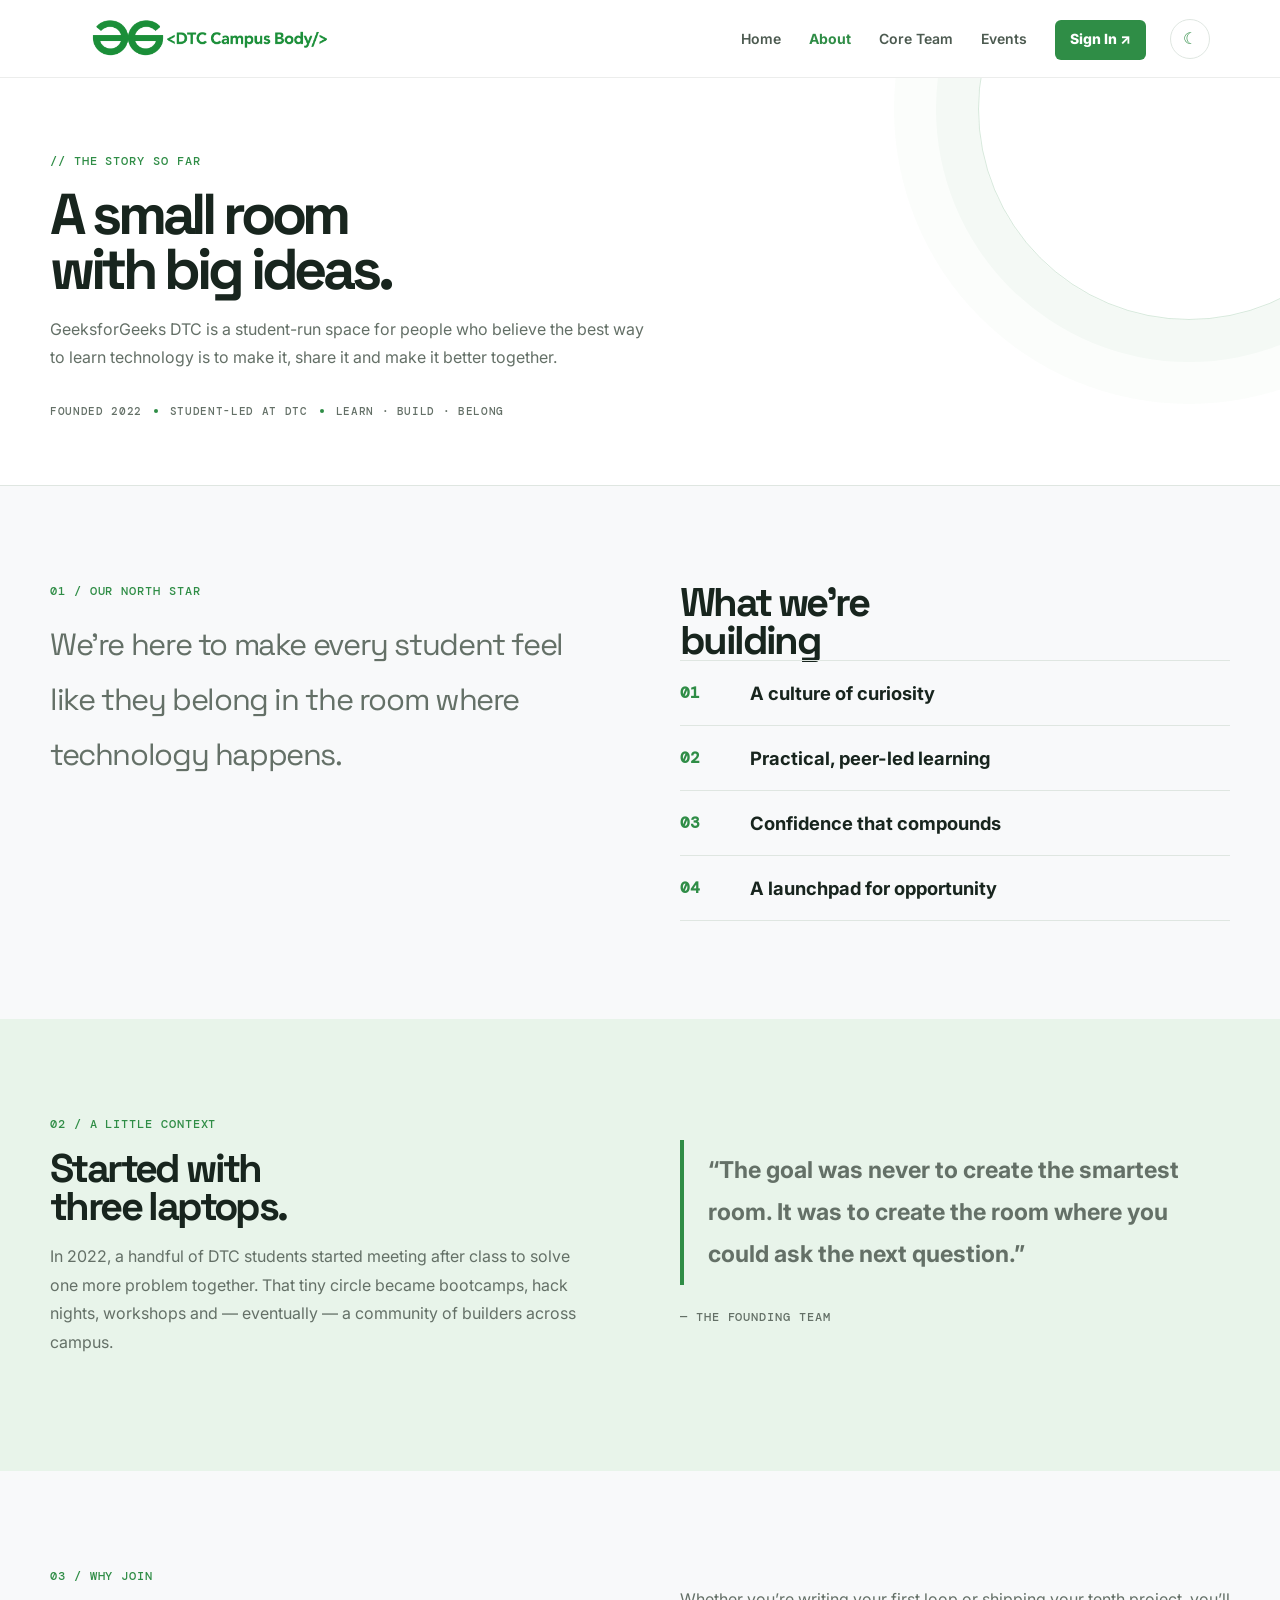
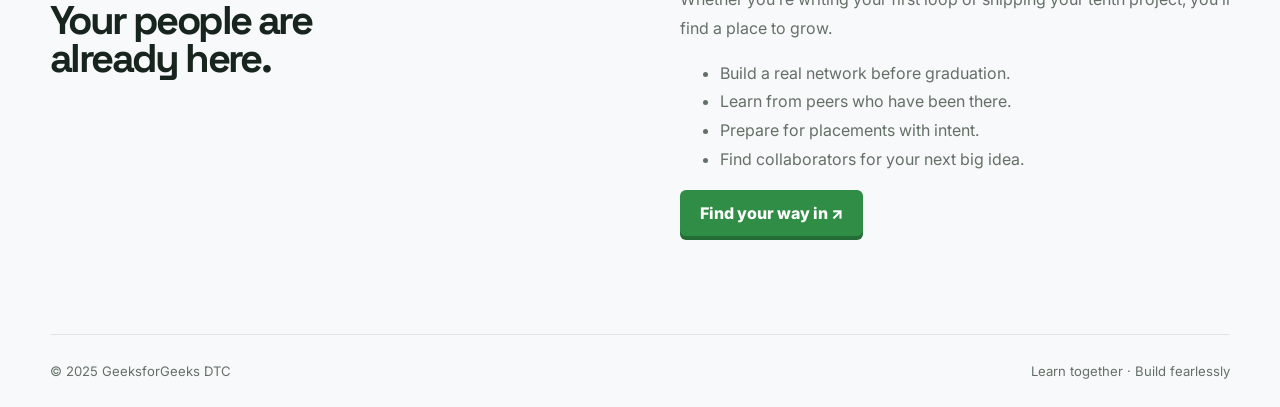
==== about.html @ 74e22ab0 "Add GeeksforGeeks DTC society website" ====
<!doctype html><html lang="en"><head><meta charset="utf-8"><meta name="viewport" content="width=device-width,initial-scale=1"><title>About — GeeksforGeeks DTC</title><link rel="icon" href="favicon.svg" type="image/svg+xml"><link rel="stylesheet" href="styles.css"></head><body><header class="nav"><div class="wrap nav-inner"><a class="brand" href="index.html"><span class="brand-mark">G</span><span>GeeksforGeeks DTC<small>coding society · est. 2022</small></span></a><button class="menu" aria-label="Toggle navigation">☰</button><nav class="nav-links"><a href="index.html">Home</a><a class="active" href="about.html">About</a><a href="team.html">Core Team</a><a href="index.html#events">Events</a><a class="nav-cta" href="index.html#join">Join the club ↗</a></nav></div></header><main><section class="page-hero"><div class="wrap"><div class="eyebrow mono">// the story so far</div><h1 class="display">A small room<br>with big ideas.</h1><p>GeeksforGeeks DTC is a student-run space for people who believe the best way to learn technology is to make it, share it and make it better together.</p></div></section><section class="section"><div class="wrap split"><div class="copy"><div class="eyebrow mono">01 / our north star</div><p class="manifesto">We’re here to make every student feel like they belong in the room where technology happens.</p></div><div class="copy"><h2 class="display">What we’re<br>building</h2><div class="number-list"><div><b>01</b><strong>A culture of curiosity</strong></div><div><b>02</b><strong>Practical, peer-led learning</strong></div><div><b>03</b><strong>Confidence that compounds</strong></div><div><b>04</b><strong>A launchpad for opportunity</strong></div></div></div></div></section><section class="section history"><div class="wrap split"><div class="copy"><div class="eyebrow mono">02 / a little context</div><h2 class="display">Started with<br>three laptops.</h2><p>In 2022, a handful of DTC students started meeting after class to solve one more problem together. That tiny circle became bootcamps, hack nights, workshops and — eventually — a community of builders across campus.</p></div><div class="copy"><p class="quote">“The goal was never to create the smartest room. It was to create the room where you could ask the next question.”</p><p class="mono">— the founding team</p></div></div></section><section class="section"><div class="wrap split"><div class="copy"><div class="eyebrow mono">03 / why join</div><h2 class="display">Your people are<br>already here.</h2></div><div class="copy"><p>Whether you’re writing your first loop or shipping your tenth project, you’ll find a place to grow.</p><ul><li>Build a real network before graduation.</li><li>Learn from peers who have been there.</li><li>Prepare for placements with intent.</li><li>Find collaborators for your next big idea.</li></ul><a class="button" href="index.html#join">Find your way in ↗</a></div></div></section></main><footer class="wrap"><span>© 2025 GeeksforGeeks DTC</span><span>Learn together · Build fearlessly</span></footer><script src="script.js"></script></body></html>
---- styles.css ----
@import url('https://fonts.googleapis.com/css2?family=DM+Mono:wght@400;500&family=Inter:wght@400;500;600;700;800&family=Space+Grotesk:wght@500;600;700&display=swap');
:root{--gfg:#2f8d46;--gfg-dark:#1c5f31;--ink:#18251e;--muted:#647067;--bg:#f8f9fa;--white:#fff;--line:#dfe6e1;--soft:#e8f4ea;--dark:#15231b}*{box-sizing:border-box}html{scroll-behavior:smooth}body{margin:0;background:var(--bg);color:var(--ink);font-family:Inter,Arial,sans-serif}a{color:inherit;text-decoration:none;transition:.25s ease}.wrap{width:min(1180px,calc(100% - 40px));margin:auto}.mono{font:500 .72rem 'DM Mono',monospace;letter-spacing:.08em;text-transform:uppercase}.display{font-family:'Space Grotesk',sans-serif;letter-spacing:-.065em;line-height:.95}.eyebrow{color:var(--gfg);margin-bottom:18px}.nav{height:78px;background:#ffffffed;border-bottom:1px solid var(--line);backdrop-filter:blur(14px);position:sticky;top:0;z-index:20}.nav-inner{height:100%;display:flex;align-items:center;justify-content:space-between}.brand{display:flex;align-items:center;min-width:270px}.nav-links{display:flex;align-items:center;gap:26px;color:#4c5a50;font-size:.88rem}.nav-links a:hover,.nav-links a.active{color:var(--gfg);font-weight:700}.nav-cta,.button{background:var(--gfg);color:#fff;border:0;border-radius:6px;padding:13px 20px;font-weight:800;display:inline-flex;align-items:center;gap:9px;cursor:pointer;transition:.3s;box-shadow:0 4px 0 #236c35}.nav-cta:hover,.button:hover{background:var(--gfg-dark);transform:translateY(-2px);box-shadow:0 7px 16px #2f8d4635}.menu{display:none;border:0;background:none;font-size:1.5rem;color:var(--ink);cursor:pointer}.site-logo{width:270px;height:auto;max-height:70px;object-fit:contain;object-position:left center}.hero{padding:100px 0 92px;position:relative;overflow:hidden;background:var(--white);border-bottom:1px solid var(--line)}.hero:before{content:'';position:absolute;inset:0;background-image:linear-gradient(#dce8df 1px,transparent 1px),linear-gradient(90deg,#dce8df 1px,transparent 1px);background-size:45px 45px;mask-image:linear-gradient(90deg,#0005,transparent 72%);opacity:.38}.hero-inner{position:relative;display:grid;grid-template-columns:1.1fr .9fr;gap:65px;align-items:center}.hero h1{font-size:clamp(3.8rem,7.5vw,7.6rem);margin:0 0 25px}.hero h1 em,.page-hero em{font-style:normal;color:var(--gfg)}.hero-copy{color:var(--muted);font-size:1.08rem;line-height:1.7;max-width:530px;margin:0 0 30px}.hero-actions{display:flex;gap:15px;align-items:center}.text-link{font-weight:700;border-bottom:1px solid var(--gfg);padding-bottom:3px}.terminal{max-width:410px;justify-self:end;background:var(--dark);color:#e7f7e9;border-radius:10px;padding:25px;box-shadow:18px 18px 0 #dcecdf;transform:rotate(2deg)}.terminal-top{display:flex;gap:6px;border-bottom:1px solid #fff2;padding-bottom:16px;margin-bottom:16px}.terminal-top i{width:8px;height:8px;border-radius:50%;background:#79ca86}.terminal-top i:nth-child(2){background:#e0c76d}.terminal-top i:nth-child(3){background:#ca7774}.code{font:14px/2 'DM Mono',monospace}.code .key{color:#84d494}.code .str{color:#e3d38c}.code .comment{color:#7c9d83}.section{padding:98px 0}.section-head{display:flex;justify-content:space-between;align-items:end;margin-bottom:38px}.section h2{font-size:clamp(2.4rem,4vw,4.5rem);margin:8px 0 0}.section-intro{color:var(--muted);max-width:430px;line-height:1.7}.cards{display:grid;grid-template-columns:repeat(3,1fr);gap:18px}.card,.person,.achievement{background:var(--white);border:1px solid var(--line);border-radius:9px;transition:transform .3s,box-shadow .3s}.card:hover,.person:hover,.achievement:hover{transform:translateY(-5px);box-shadow:0 15px 32px #1d5e3212}.card{padding:26px}.card .icon{font-size:1.8rem;margin-bottom:40px}.card h3{font-size:1.18rem;margin:0 0 10px}.card p,.event p{color:var(--muted);line-height:1.65;margin:0}.event-controls{display:flex;gap:8px;margin-bottom:20px;flex-wrap:wrap}.filter-tab{background:var(--white);border:1px solid var(--line);border-radius:999px;padding:10px 16px;color:var(--muted);font-weight:700;cursor:pointer;transition:.25s}.filter-tab:hover,.filter-tab.active{background:var(--gfg);border-color:var(--gfg);color:#fff}.events-list{display:grid;grid-template-columns:repeat(3,1fr);gap:18px}.event{background:var(--white);border:1px solid var(--line);border-radius:9px;padding:24px;display:flex;flex-direction:column;min-height:310px;transition:.3s}.event:hover{transform:translateY(-5px);box-shadow:0 15px 32px #1d5e3212}.event.hidden{display:none}.badge{display:inline-flex;align-self:flex-start;background:var(--soft);color:var(--gfg-dark);border-radius:4px;padding:6px 9px;font:500 .68rem 'DM Mono';text-transform:uppercase}.event h3{font-size:1.25rem;margin:18px 0 10px}.event-meta{color:var(--muted);font-size:.82rem;line-height:1.7;margin-bottom:14px}.event-footer{display:flex;justify-content:space-between;align-items:center;gap:14px;margin-top:auto;padding-top:20px;border-top:1px solid var(--line)}.event-footer a{font-size:.82rem;color:var(--gfg);font-weight:800}.register{padding:10px 13px;background:var(--gfg);color:#fff;border-radius:5px;font-size:.78rem;font-weight:800}.register:hover{background:var(--gfg-dark)}.practice{background:var(--soft)}.link-grid,.achievement-grid{display:grid;grid-template-columns:repeat(3,1fr);gap:18px}.resource-link{background:var(--white);border:1px solid #cfe4d2;border-radius:8px;padding:20px;display:flex;justify-content:space-between;align-items:center;font-weight:700;transition:.3s}.resource-link span{color:var(--gfg);font-size:1.25rem}.resource-link:hover{background:var(--gfg);color:#fff;transform:translateY(-4px);box-shadow:0 12px 25px #2f8d4625}.resource-link:hover span{color:#fff}.achievement{padding:25px}.achievement .score{font:500 2.4rem 'Space Grotesk';color:var(--gfg);margin-bottom:28px}.achievement h3{margin:0 0 7px}.achievement p{color:var(--muted);font-size:.9rem;line-height:1.6;margin:0}.quick{background:var(--dark);color:#fff;padding:80px 0}.quick-grid{display:grid;grid-template-columns:repeat(3,1fr);gap:1px;background:#ffffff26;margin-top:35px}.quick a{padding:25px;background:var(--dark);display:flex;justify-content:space-between;color:#cfe8d3}.quick a:hover{background:var(--gfg)}footer{padding:28px 0;border-top:1px solid var(--line);color:var(--muted);font-size:.82rem;display:flex;justify-content:space-between}.page-hero{padding:90px 0 80px;background:var(--white);border-bottom:1px solid var(--line)}.page-hero h1{font-size:clamp(3.5rem,7vw,7rem);max-width:900px;margin:18px 0}.page-hero p{font-size:1.15rem;color:var(--muted);max-width:650px;line-height:1.7}.split{display:grid;grid-template-columns:1fr 1fr;gap:80px;align-items:start}.copy h2{font-size:2.5rem;margin-top:0}.copy p,.copy li{color:var(--muted);line-height:1.8}.manifesto{font-size:clamp(2rem,4vw,4rem);line-height:1.05;margin:0;color:var(--gfg-dark);font-family:'Space Grotesk'}.number-list{border-top:1px solid var(--line)}.number-list div{display:grid;grid-template-columns:70px 1fr;border-bottom:1px solid var(--line);padding:21px 0}.number-list b{color:var(--gfg);font-family:'DM Mono'}.number-list strong{font-size:1.15rem}.history{background:var(--soft)}.quote{border-left:4px solid var(--gfg);padding:10px 0 10px 24px;font-size:1.45rem;font-weight:700;line-height:1.4}.team-grid{display:grid;grid-template-columns:repeat(3,1fr);gap:18px}.person{overflow:hidden}.avatar{height:225px;background:var(--soft);display:grid;place-items:center;position:relative;overflow:hidden}.avatar:before{content:'';position:absolute;width:170px;height:170px;border-radius:50%;border:1px solid #2f8d4630}.avatar span{width:90px;height:90px;border-radius:50%;background:var(--gfg);color:#fff;display:grid;place-items:center;font:700 1.7rem 'Space Grotesk';position:relative}.person-info{padding:22px}.person-info h3{margin:0 0 5px;font-size:1.2rem}.role{color:var(--gfg);font:500 .7rem 'DM Mono';text-transform:uppercase}.person-info p{color:var(--muted);line-height:1.6;font-size:.9rem;min-height:45px}.socials{display:flex;gap:9px;border-top:1px solid var(--line);padding-top:15px;font-size:.76rem;font-weight:700;color:var(--gfg);flex-wrap:wrap}.socials a{border:1px solid #cfe4d2;border-radius:4px;padding:6px 8px}.socials a:hover{background:var(--gfg);color:#fff}.reveal{opacity:0;transform:translateY(18px);transition:opacity .6s ease,transform .6s ease}.reveal.is-visible{opacity:1;transform:translateY(0)}@media(max-width:800px){.wrap{width:min(100% - 30px,600px)}.nav-links{display:none;position:absolute;top:78px;left:0;right:0;background:var(--white);padding:20px;flex-direction:column;align-items:stretch;border-bottom:1px solid var(--line);box-shadow:0 12px 20px #15231b12}.nav-links.open{display:flex}.menu{display:block}.nav-cta{display:none}.site-logo{width:220px;max-height:58px}.hero{padding:70px 0}.hero-inner,.split{grid-template-columns:1fr;gap:45px}.terminal{justify-self:stretch;transform:none}.cards,.events-list,.team-grid,.achievement-grid,.link-grid{grid-template-columns:1fr}.section{padding:70px 0}.section-head{display:block}.section-intro{margin-top:18px}.quick-grid{grid-template-columns:1fr}.page-hero{padding:65px 0}.page-hero h1{font-size:4rem}footer{display:block;line-height:2}.hero-actions{flex-wrap:wrap}}
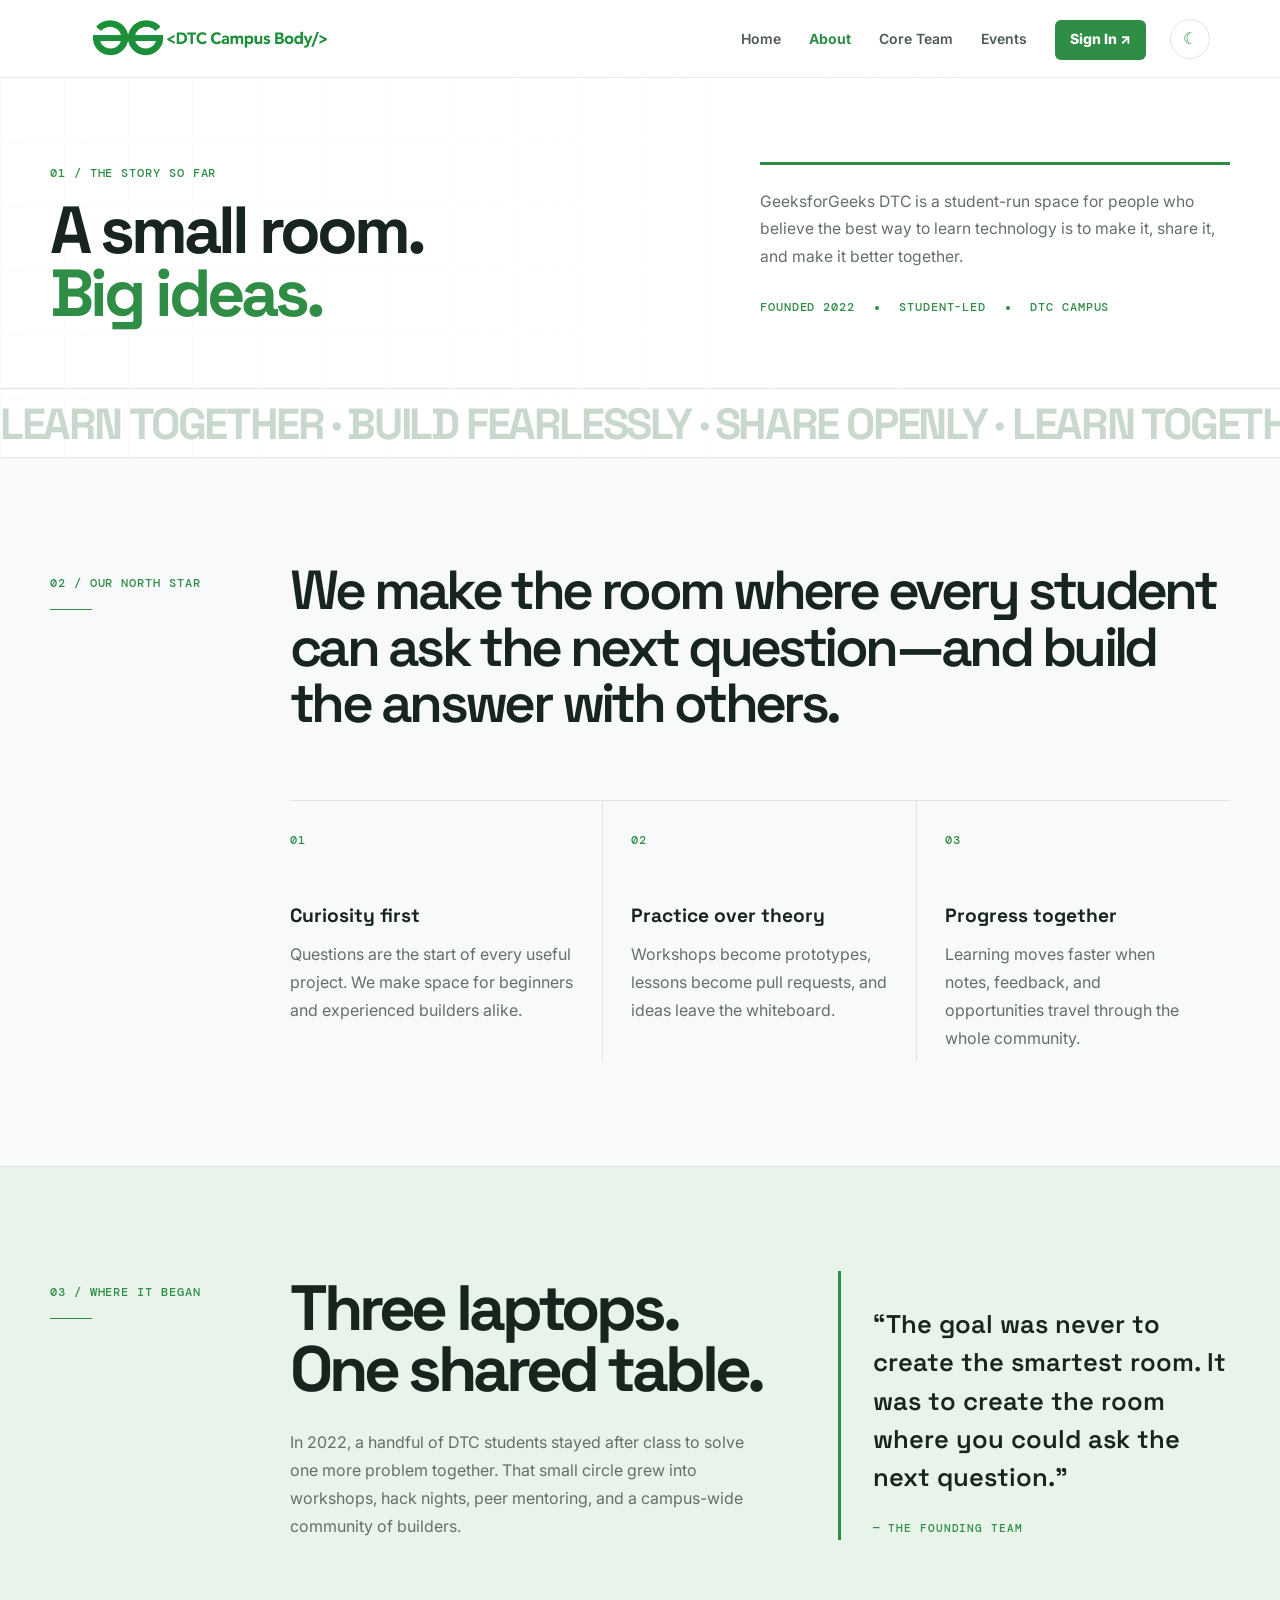
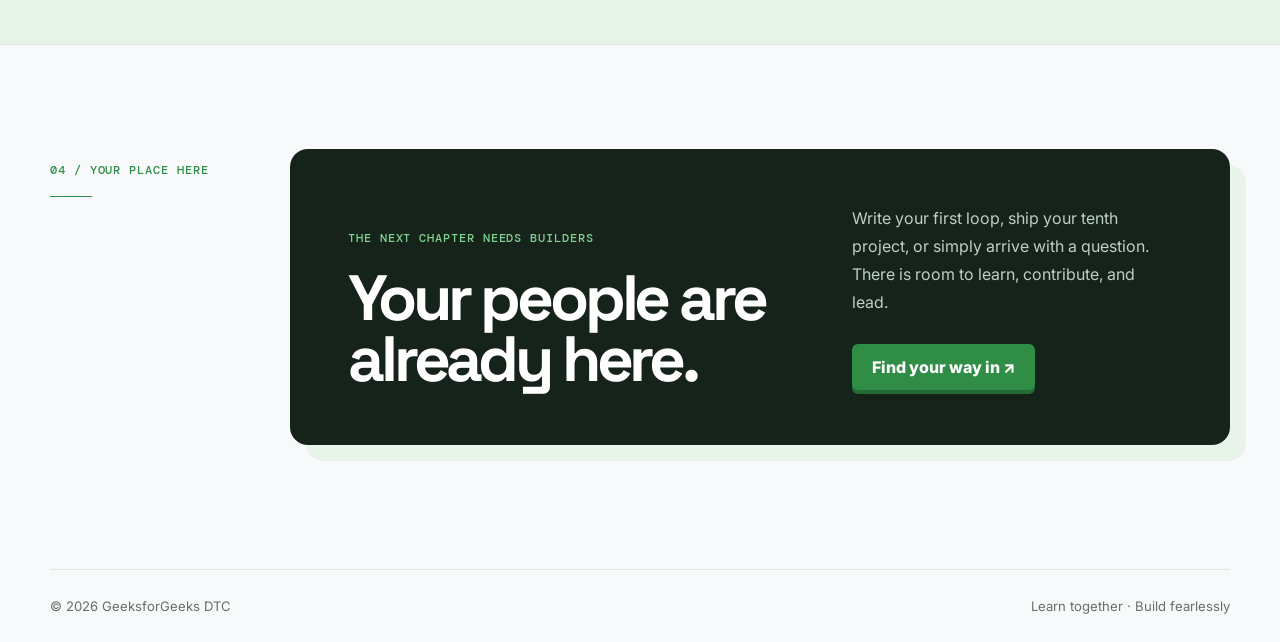
==== commit bb86c210: "Refresh site pages and team profiles" ====
--- a/about.html
+++ b/about.html
@@ -1 +1,83 @@
-<!doctype html><html lang="en"><head><meta charset="utf-8"><meta name="viewport" content="width=device-width,initial-scale=1"><title>About — GeeksforGeeks DTC</title><link rel="icon" href="favicon.svg" type="image/svg+xml"><link rel="stylesheet" href="styles.css"></head><body><header class="nav"><div class="wrap nav-inner"><a class="brand" href="index.html"><span class="brand-mark">G</span><span>GeeksforGeeks DTC<small>coding society · est. 2022</small></span></a><button class="menu" aria-label="Toggle navigation">☰</button><nav class="nav-links"><a href="index.html">Home</a><a class="active" href="about.html">About</a><a href="team.html">Core Team</a><a href="index.html#events">Events</a><a class="nav-cta" href="index.html#join">Join the club ↗</a></nav></div></header><main><section class="page-hero"><div class="wrap"><div class="eyebrow mono">// the story so far</div><h1 class="display">A small room<br>with big ideas.</h1><p>GeeksforGeeks DTC is a student-run space for people who believe the best way to learn technology is to make it, share it and make it better together.</p></div></section><section class="section"><div class="wrap split"><div class="copy"><div class="eyebrow mono">01 / our north star</div><p class="manifesto">We’re here to make every student feel like they belong in the room where technology happens.</p></div><div class="copy"><h2 class="display">What we’re<br>building</h2><div class="number-list"><div><b>01</b><strong>A culture of curiosity</strong></div><div><b>02</b><strong>Practical, peer-led learning</strong></div><div><b>03</b><strong>Confidence that compounds</strong></div><div><b>04</b><strong>A launchpad for opportunity</strong></div></div></div></div></section><section class="section history"><div class="wrap split"><div class="copy"><div class="eyebrow mono">02 / a little context</div><h2 class="display">Started with<br>three laptops.</h2><p>In 2022, a handful of DTC students started meeting after class to solve one more problem together. That tiny circle became bootcamps, hack nights, workshops and — eventually — a community of builders across campus.</p></div><div class="copy"><p class="quote">“The goal was never to create the smartest room. It was to create the room where you could ask the next question.”</p><p class="mono">— the founding team</p></div></div></section><section class="section"><div class="wrap split"><div class="copy"><div class="eyebrow mono">03 / why join</div><h2 class="display">Your people are<br>already here.</h2></div><div class="copy"><p>Whether you’re writing your first loop or shipping your tenth project, you’ll find a place to grow.</p><ul><li>Build a real network before graduation.</li><li>Learn from peers who have been there.</li><li>Prepare for placements with intent.</li><li>Find collaborators for your next big idea.</li></ul><a class="button" href="index.html#join">Find your way in ↗</a></div></div></section></main><footer class="wrap"><span>© 2025 GeeksforGeeks DTC</span><span>Learn together · Build fearlessly</span></footer><script src="script.js"></script></body></html>
+<!doctype html>
+<html lang="en">
+<head>
+  <meta charset="utf-8">
+  <meta name="viewport" content="width=device-width,initial-scale=1">
+  <title>About — GeeksforGeeks DTC</title>
+  <link rel="icon" href="favicon.svg" type="image/svg+xml">
+  <link rel="stylesheet" href="styles.css">
+  <link rel="stylesheet" href="about.css?v=20261012-1">
+  <link rel="stylesheet" href="about-type-fix.css?v=20261012-1">
+</head>
+<body class="about-page">
+  <header class="nav">
+    <div class="wrap nav-inner">
+      <a class="brand" href="index.html"><span class="brand-mark">G</span><span>GeeksforGeeks DTC<small>coding society · est. 2022</small></span></a>
+      <button class="menu" aria-label="Toggle navigation">☰</button>
+      <nav class="nav-links">
+        <a href="index.html">Home</a>
+        <a class="active" href="about.html">About</a>
+        <a href="team.html">Core Team</a>
+        <a href="events.html">Events</a>
+        <a class="nav-cta" href="login.html">Join the club ↗</a>
+      </nav>
+    </div>
+  </header>
+
+  <main>
+    <section class="about-hero">
+      <div class="wrap about-hero-grid">
+        <div class="about-hero-copy">
+          <p class="eyebrow mono">01 / the story so far</p>
+          <h1 class="display">A small room.<br><span>Big ideas.</span></h1>
+        </div>
+        <div class="about-intro">
+          <p>GeeksforGeeks DTC is a student-run space for people who believe the best way to learn technology is to make it, share it, and make it better together.</p>
+          <div class="about-meta mono"><span>Founded 2022</span><span>Student-led</span><span>DTC Campus</span></div>
+        </div>
+      </div>
+      <div class="about-marquee" aria-hidden="true"><span>LEARN TOGETHER · BUILD FEARLESSLY · SHARE OPENLY · </span><span>LEARN TOGETHER · BUILD FEARLESSLY · SHARE OPENLY · </span></div>
+    </section>
+
+    <section class="about-section about-mission">
+      <div class="wrap about-grid">
+        <div class="about-label"><span class="mono">02 / our north star</span></div>
+        <div>
+          <p class="about-manifesto">We make the room where every student can ask the next question—and build the answer with others.</p>
+          <div class="about-pillars">
+            <article><span class="mono">01</span><h2>Curiosity first</h2><p>Questions are the start of every useful project. We make space for beginners and experienced builders alike.</p></article>
+            <article><span class="mono">02</span><h2>Practice over theory</h2><p>Workshops become prototypes, lessons become pull requests, and ideas leave the whiteboard.</p></article>
+            <article><span class="mono">03</span><h2>Progress together</h2><p>Learning moves faster when notes, feedback, and opportunities travel through the whole community.</p></article>
+          </div>
+        </div>
+      </div>
+    </section>
+
+    <section class="about-section about-origin">
+      <div class="wrap about-grid">
+        <div class="about-label"><span class="mono">03 / where it began</span></div>
+        <div class="origin-layout">
+          <div>
+            <h2 class="display">Three laptops.<br>One shared table.</h2>
+            <p>In 2022, a handful of DTC students stayed after class to solve one more problem together. That small circle grew into workshops, hack nights, peer mentoring, and a campus-wide community of builders.</p>
+          </div>
+          <blockquote>“The goal was never to create the smartest room. It was to create the room where you could ask the next question.”<cite class="mono">— the founding team</cite></blockquote>
+        </div>
+      </div>
+    </section>
+
+    <section class="about-section about-join">
+      <div class="wrap about-grid">
+        <div class="about-label"><span class="mono">04 / your place here</span></div>
+        <div class="join-panel">
+          <div><p class="mono">The next chapter needs builders</p><h2 class="display">Your people are<br>already here.</h2></div>
+          <div class="join-copy"><p>Write your first loop, ship your tenth project, or simply arrive with a question. There is room to learn, contribute, and lead.</p><a class="button" href="login.html">Find your way in ↗</a></div>
+        </div>
+      </div>
+    </section>
+  </main>
+
+  <footer class="wrap"><span>© 2026 GeeksforGeeks DTC</span><span>Learn together · Build fearlessly</span></footer>
+  <script src="script.js?v=20261012-6"></script>
+</body>
+</html>
--- a/about.css
+++ b/about.css
@@ -0,0 +1 @@
+.about-page{overflow-x:hidden}.about-hero{position:relative;overflow:hidden;background:var(--white);border-bottom:1px solid var(--line);padding:105px 0 0}.about-hero:before{content:'';position:absolute;inset:0;background-image:linear-gradient(var(--line) 1px,transparent 1px),linear-gradient(90deg,var(--line) 1px,transparent 1px);background-size:64px 64px;mask-image:linear-gradient(90deg,#0008,transparent 78%);opacity:.38}.about-hero-grid{position:relative;display:grid;grid-template-columns:minmax(0,1.25fr) minmax(300px,.75fr);gap:88px;align-items:end;padding-bottom:78px}.about-hero-copy h1{font-size:clamp(4.5rem,8vw,8.2rem);margin:0;max-width:820px}.about-hero-copy h1 span{color:var(--gfg)}.about-intro{padding:0 0 11px;border-top:3px solid var(--gfg)}.about-intro>p{margin:23px 0 30px;color:var(--muted);font-size:1.05rem;line-height:1.8}.about-meta{display:flex;flex-wrap:wrap;gap:10px 20px;color:var(--gfg-dark)}.about-meta span{display:flex;align-items:center;gap:20px}.about-meta span:not(:last-child):after{content:'';width:4px;height:4px;border-radius:50%;background:var(--gfg)}.about-marquee{position:relative;display:flex;width:max-content;border-top:1px solid var(--line);color:#c9d8cc;font:700 clamp(2.2rem,5vw,5.4rem)/1 'Space Grotesk',sans-serif;letter-spacing:-.055em;white-space:nowrap;padding:18px 0 12px;animation:about-marquee 28s linear infinite}.about-marquee span{padding-right:.25em}@keyframes about-marquee{to{transform:translateX(-50%)}}.about-section{padding:104px 0;border-bottom:1px solid var(--line)}.about-grid{display:grid;grid-template-columns:180px minmax(0,1fr);gap:60px}.about-label{padding-top:9px;color:var(--gfg);position:relative}.about-label:after{content:'';display:block;width:42px;height:1px;background:var(--gfg);margin-top:18px}.about-manifesto{margin:0 0 68px;max-width:950px;color:var(--ink);font:600 clamp(2.3rem,4.3vw,5rem)/1.03 'Space Grotesk',sans-serif;letter-spacing:-.065em}.about-pillars{display:grid;grid-template-columns:repeat(3,1fr);border-top:1px solid var(--line)}.about-pillars article{min-height:245px;padding:27px 28px 10px 0;border-right:1px solid var(--line)}.about-pillars article+article{padding-left:28px}.about-pillars article:last-child{border-right:0}.about-pillars span{color:var(--gfg)}.about-pillars h2{font:700 1.2rem 'Space Grotesk',sans-serif;margin:55px 0 12px}.about-pillars p,.origin-layout>div>p,.join-copy p{color:var(--muted);line-height:1.75;margin:0}.about-origin{background:var(--soft)}.origin-layout{display:grid;grid-template-columns:1.1fr .9fr;gap:68px;align-items:end}.origin-layout h2{font-size:clamp(3rem,5vw,5.7rem);margin:0 0 28px}.origin-layout>div>p{max-width:590px}.origin-layout blockquote{position:relative;margin:0;padding:34px 0 5px 32px;border-left:3px solid var(--gfg);color:var(--ink);font:600 clamp(1.35rem,2vw,2rem)/1.5 'Space Grotesk',sans-serif}.origin-layout cite{display:block;margin-top:24px;color:var(--gfg);font-style:normal;font-size:.7rem}.about-join{border:0}.join-panel{display:grid;grid-template-columns:1.15fr .85fr;gap:70px;align-items:end;background:var(--dark);color:#fff;border-radius:18px;padding:55px 58px;box-shadow:16px 16px 0 var(--soft)}.join-panel .mono{color:#81d291;margin:0 0 22px}.join-panel h2{font-size:clamp(3rem,5vw,5.7rem);margin:0}.join-copy p{color:#bdd0c1;margin-bottom:28px}.about-page footer{margin-top:20px}body.dark-theme .about-hero{background:#142019}body.dark-theme .about-marquee{color:#2b4232}body.dark-theme .about-origin{background:#16291d}body.dark-theme .join-panel{background:#08110c;box-shadow:16px 16px 0 #244a2d}@media(max-width:900px){.about-hero{padding-top:72px}.about-hero-grid{grid-template-columns:1fr;gap:42px;padding-bottom:54px}.about-intro{max-width:620px}.about-grid{grid-template-columns:1fr;gap:34px}.about-label{display:flex;align-items:center;gap:14px}.about-label:after{margin:0;width:42px}.about-manifesto{margin-bottom:48px}.origin-layout,.join-panel{grid-template-columns:1fr;gap:42px}.join-panel{padding:42px}}@media(max-width:650px){.about-hero-copy h1{font-size:clamp(3.4rem,17vw,5.4rem)}.about-meta{display:grid;gap:9px}.about-meta span:after{display:none!important}.about-marquee{font-size:2.5rem}.about-section{padding:72px 0}.about-pillars{grid-template-columns:1fr}.about-pillars article,.about-pillars article+article{min-height:0;padding:24px 0 28px;border-right:0;border-bottom:1px solid var(--line)}.about-pillars article:last-child{border-bottom:0}.about-pillars h2{margin:28px 0 10px}.origin-layout h2,.join-panel h2{font-size:3.3rem}.origin-layout blockquote{padding-left:22px}.join-panel{padding:34px 26px;border-radius:13px;box-shadow:9px 9px 0 var(--soft)}}@media(prefers-reduced-motion:reduce){.about-marquee{animation:none}}
--- a/about-type-fix.css
+++ b/about-type-fix.css
@@ -0,0 +1 @@
+.about-hero{padding-top:76px}.about-hero-grid{grid-template-columns:minmax(0,1.15fr) minmax(300px,.85fr);gap:74px;padding-bottom:62px}.about-hero-copy h1{max-width:680px;font-size:clamp(3.4rem,5.2vw,5.7rem);line-height:.96;letter-spacing:-.06em}.about-intro>p{font-size:.98rem;line-height:1.75}.about-marquee{font-size:clamp(1.9rem,3.4vw,3.6rem);padding-top:14px;padding-bottom:10px}@media(max-width:900px){.about-hero{padding-top:60px}.about-hero-grid{gap:34px;padding-bottom:48px}.about-hero-copy h1{font-size:clamp(3.1rem,10vw,4.8rem);max-width:580px}.about-intro{max-width:560px}}@media(max-width:650px){.about-hero-copy h1{font-size:clamp(2.8rem,14vw,4rem)}.about-marquee{font-size:2rem}}
